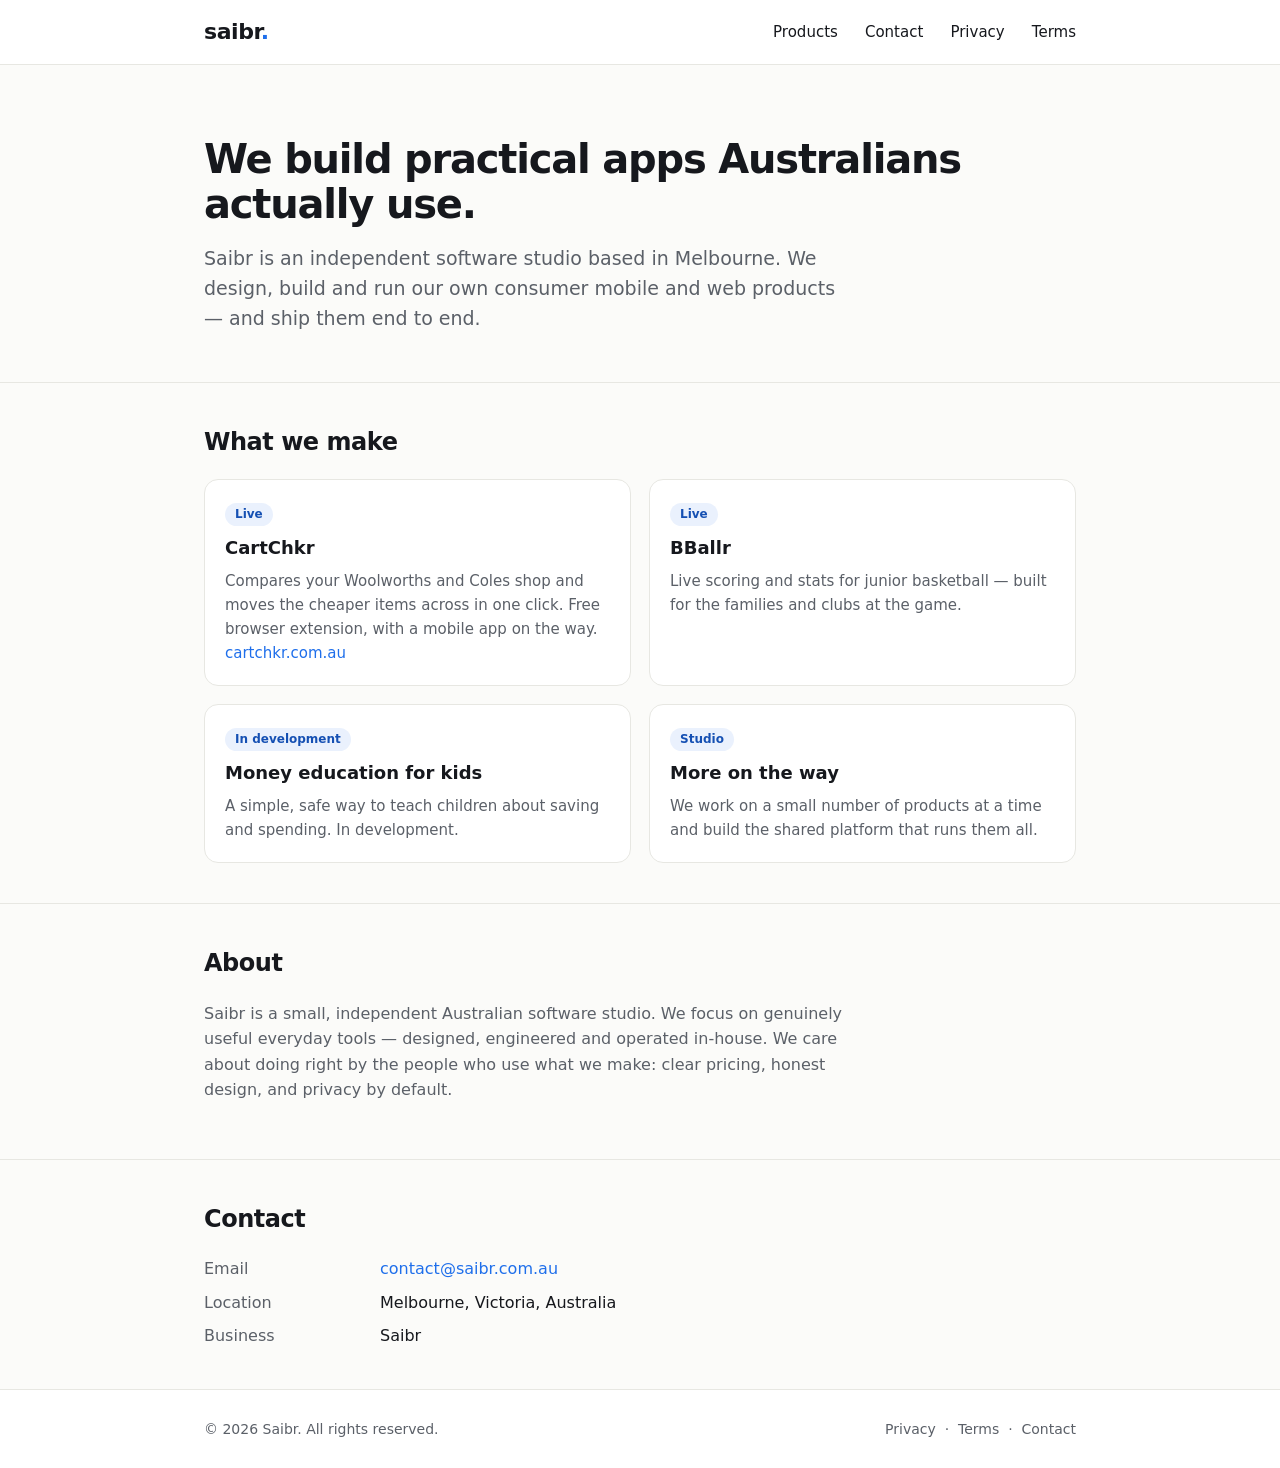
==== index.html @ a5381af0 "Saibr website: landing + privacy + terms (static, Netlify-ready) for business verification" ====
<!doctype html>
<html lang="en-AU">
<head>
<meta charset="utf-8">
<meta name="viewport" content="width=device-width, initial-scale=1">
<title>Saibr — independent software studio</title>
<meta name="description" content="Saibr is an Australian software studio building practical mobile and web apps, including CartChkr and BBallr.">
<link rel="stylesheet" href="/styles.css">
</head>
<body>
<header><div class="wrap nav">
  <div class="brand">saibr<span class="dot">.</span></div>
  <nav class="links">
    <a href="#products">Products</a>
    <a href="#contact">Contact</a>
    <a href="/privacy.html">Privacy</a>
    <a href="/terms.html">Terms</a>
  </nav>
</div></header>

<main>
  <section class="hero"><div class="wrap">
    <h1>We build practical apps Australians actually use.</h1>
    <p class="lead">Saibr is an independent software studio based in Melbourne. We design, build and run our own consumer mobile and web products — and ship them end to end.</p>
  </div></section>

  <section class="sec" id="products"><div class="wrap">
    <h2>What we make</h2>
    <div class="grid">
      <div class="card">
        <span class="tag">Live</span>
        <h3>CartChkr</h3>
        <p>Compares your Woolworths and Coles shop and moves the cheaper items across in one click. Free browser extension, with a mobile app on the way. <a href="https://cartchkr.com.au">cartchkr.com.au</a></p>
      </div>
      <div class="card">
        <span class="tag">Live</span>
        <h3>BBallr</h3>
        <p>Live scoring and stats for junior basketball — built for the families and clubs at the game.</p>
      </div>
      <div class="card">
        <span class="tag">In development</span>
        <h3>Money education for kids</h3>
        <p>A simple, safe way to teach children about saving and spending. In development.</p>
      </div>
      <div class="card">
        <span class="tag">Studio</span>
        <h3>More on the way</h3>
        <p>We work on a small number of products at a time and build the shared platform that runs them all.</p>
      </div>
    </div>
  </div></section>

  <section class="sec" id="about"><div class="wrap">
    <h2>About</h2>
    <p style="color:var(--muted);max-width:680px">Saibr is a small, independent Australian software studio. We focus on genuinely useful everyday tools — designed, engineered and operated in-house. We care about doing right by the people who use what we make: clear pricing, honest design, and privacy by default.</p>
  </div></section>

  <section class="sec contact" id="contact"><div class="wrap">
    <h2>Contact</h2>
    <dl>
      <dt>Email</dt><dd><a href="mailto:contact@saibr.com.au">contact@saibr.com.au</a></dd>
      <dt>Location</dt><dd>Melbourne, Victoria, Australia</dd>
      <dt>Business</dt><dd>Saibr <!-- TODO: add registered entity name + ABN once registered --></dd>
    </dl>
  </div></section>
</main>

<footer><div class="wrap row">
  <div>© 2026 Saibr. All rights reserved.</div>
  <div><a href="/privacy.html">Privacy</a> &nbsp;·&nbsp; <a href="/terms.html">Terms</a> &nbsp;·&nbsp; <a href="#contact">Contact</a></div>
</div></footer>
</body>
</html>
---- styles.css ----
:root{--bg:#fbfbf9;--fg:#16181d;--muted:#5b6068;--line:#e7e7e2;--accent:#1f6feb;--accent-d:#1550b3;--card:#fff}
*{box-sizing:border-box}
html{scroll-behavior:smooth}
body{margin:0;font-family:-apple-system,system-ui,"Segoe UI",Roboto,Helvetica,Arial,sans-serif;color:var(--fg);background:var(--bg);line-height:1.6}
a{color:var(--accent);text-decoration:none}
a:hover{text-decoration:underline}
.wrap{max-width:920px;margin:0 auto;padding:0 24px}
header{border-bottom:1px solid var(--line);background:#fff;position:sticky;top:0;z-index:10}
.nav{display:flex;align-items:center;justify-content:space-between;height:64px}
.brand{font-weight:700;font-size:22px;letter-spacing:-.02em}
.brand .dot{color:var(--accent)}
nav.links a{color:var(--fg);margin-left:22px;font-size:15px}
.hero{padding:72px 0 48px}
.hero h1{font-size:40px;line-height:1.12;letter-spacing:-.03em;margin:0 0 16px}
.hero p.lead{font-size:19px;color:var(--muted);max-width:640px;margin:0}
.sec{padding:40px 0;border-top:1px solid var(--line)}
.sec h2{font-size:24px;letter-spacing:-.02em;margin:0 0 18px}
.grid{display:grid;grid-template-columns:1fr 1fr;gap:18px}
@media(max-width:640px){.grid{grid-template-columns:1fr}.hero h1{font-size:31px}}
.card{background:var(--card);border:1px solid var(--line);border-radius:14px;padding:20px}
.card h3{margin:0 0 6px;font-size:18px}
.card .tag{display:inline-block;font-size:12px;font-weight:600;color:var(--accent-d);background:#eaf1fd;border-radius:999px;padding:2px 10px;margin-bottom:8px}
.card p{margin:0;color:var(--muted);font-size:15px}
.contact dl{display:grid;grid-template-columns:120px 1fr;gap:8px 16px;margin:0}
.contact dt{color:var(--muted)}
footer{border-top:1px solid var(--line);background:#fff;padding:28px 0;color:var(--muted);font-size:14px}
footer .row{display:flex;justify-content:space-between;flex-wrap:wrap;gap:10px}
footer a{color:var(--muted)}
.legal{padding:48px 0 64px}
.legal h1{font-size:30px;letter-spacing:-.02em}
.legal h2{font-size:19px;margin-top:30px}
.legal p,.legal li{color:#2a2d33;font-size:15.5px}
.legal .updated{color:var(--muted);font-size:14px}
.note{background:#fff8e6;border:1px solid #f3e2ad;border-radius:10px;padding:12px 14px;font-size:14px;color:#6b5a1e}
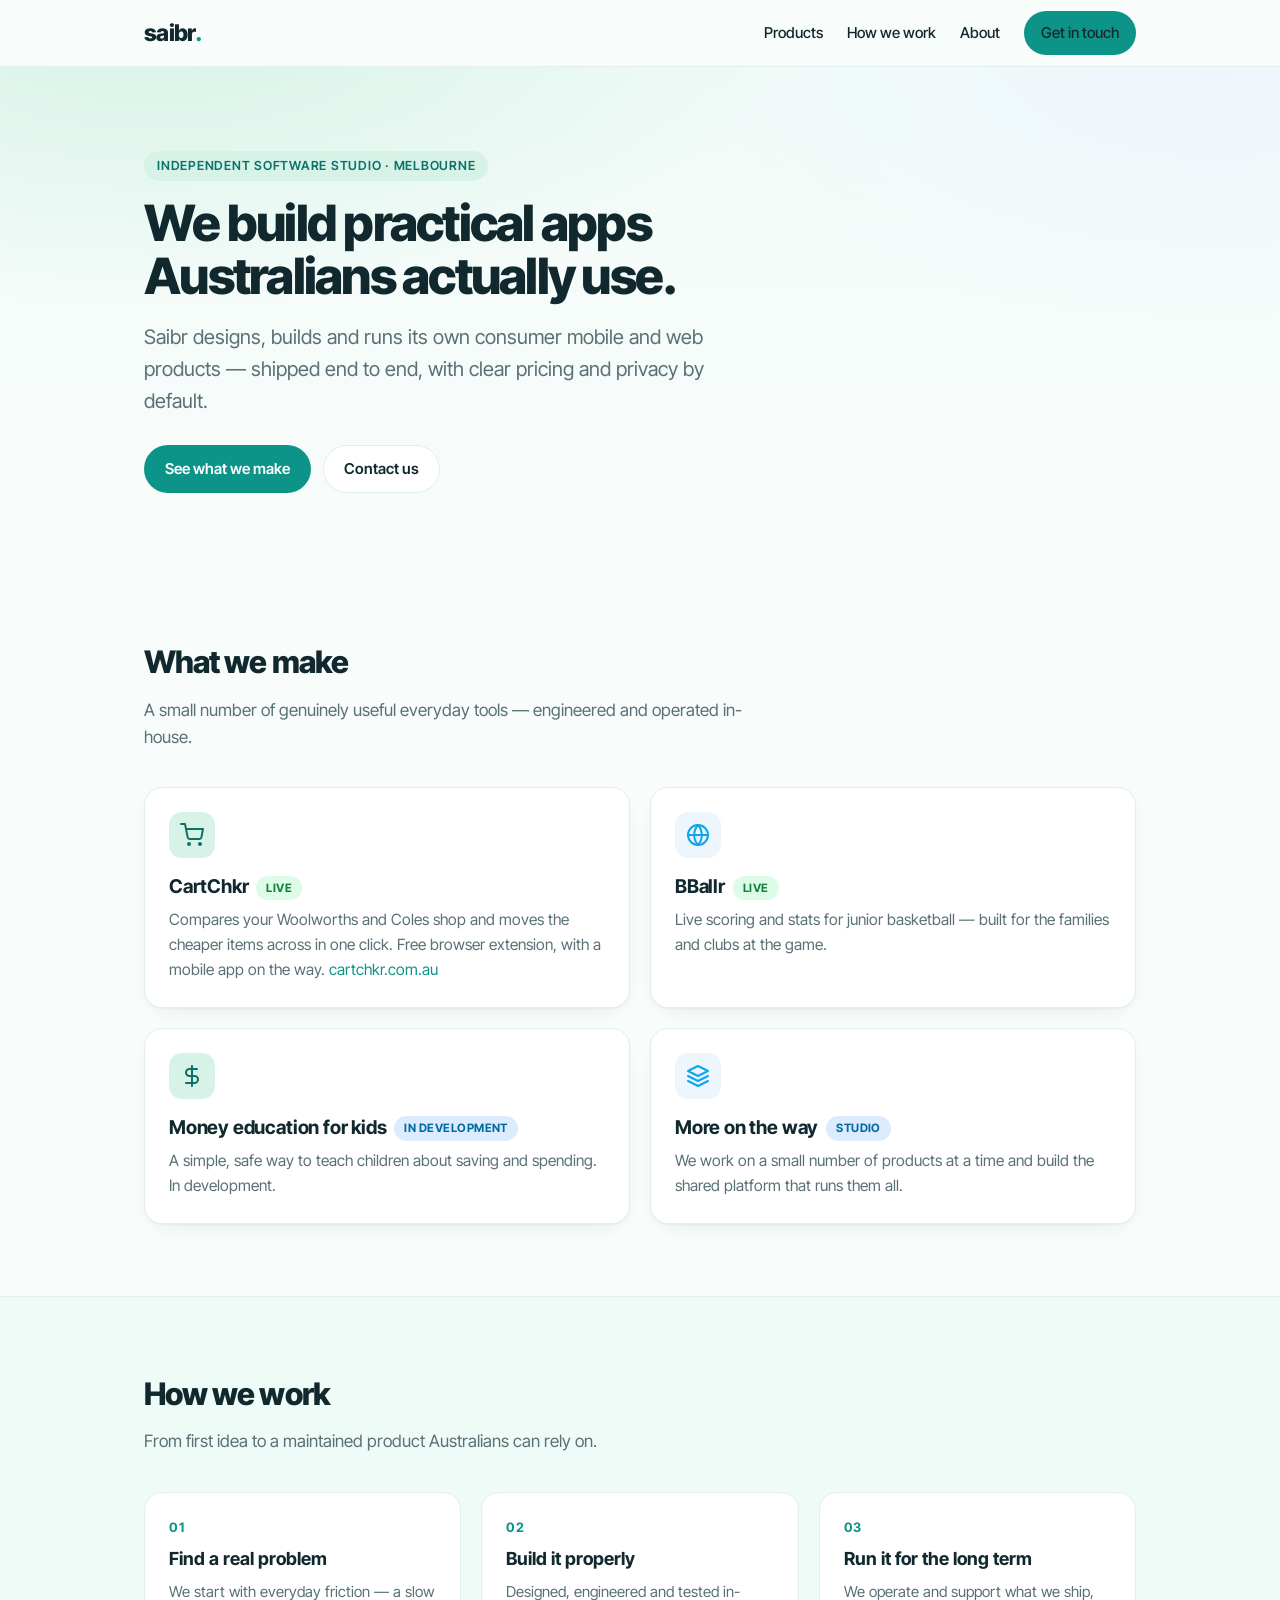
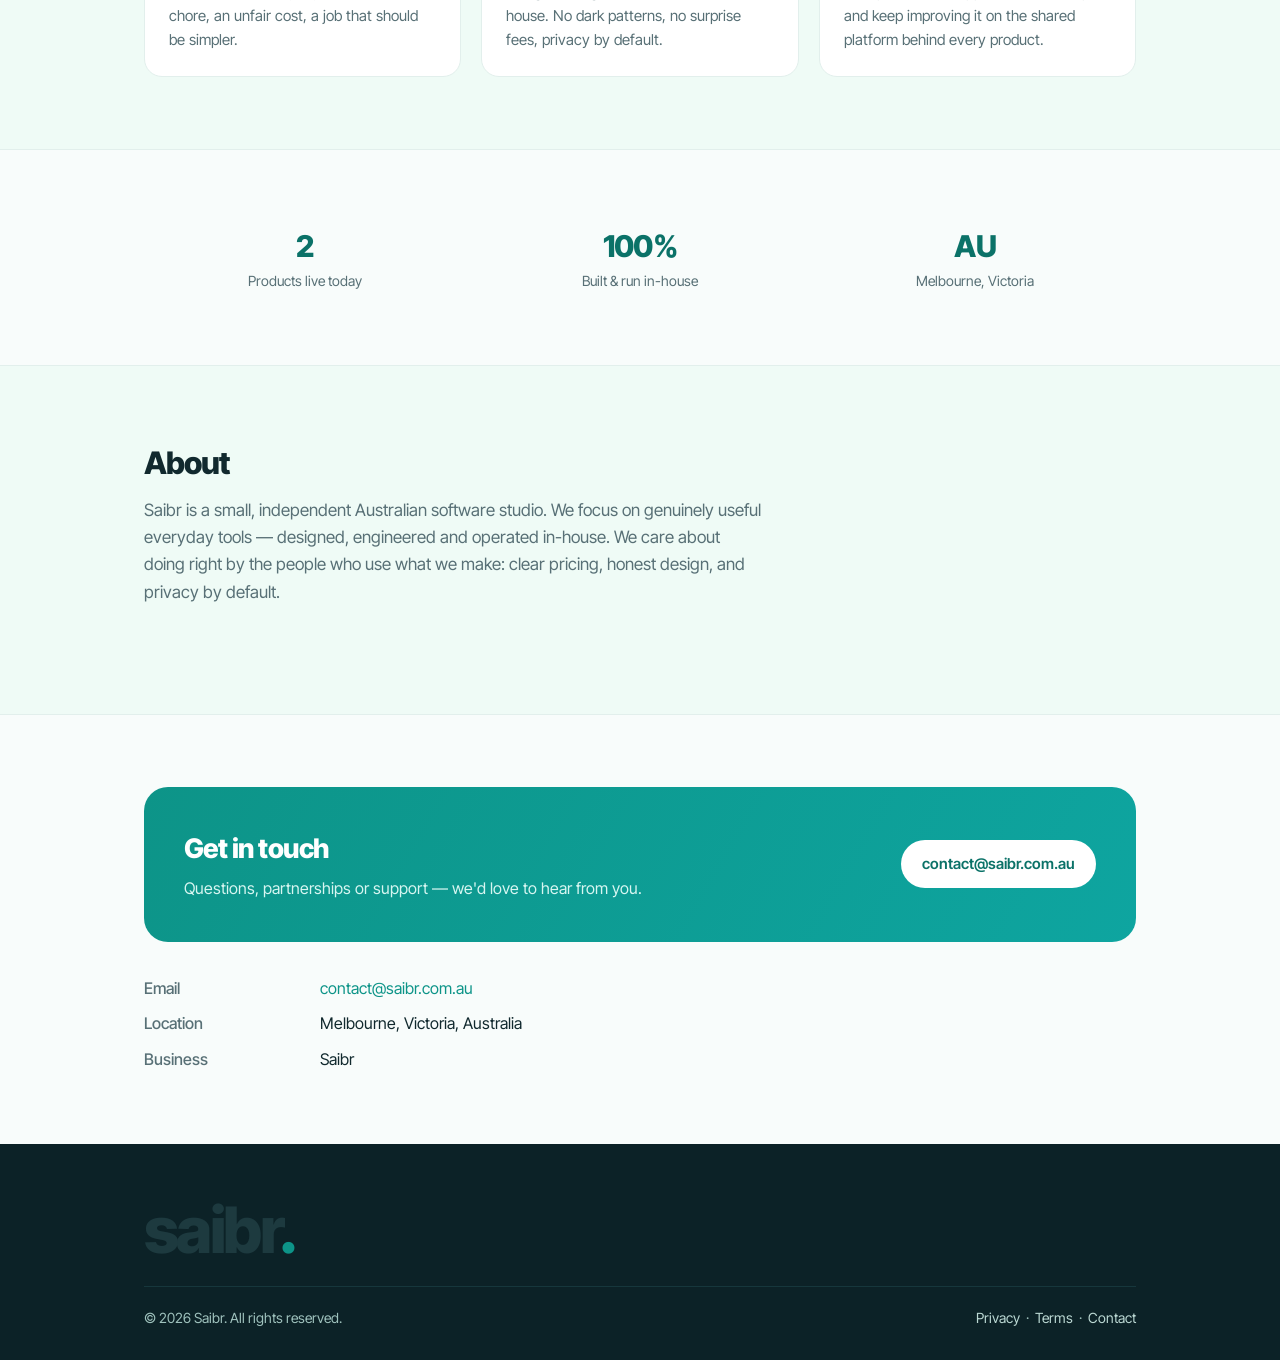
==== commit 7de4f4de: "site: redesign with pale teal/green palette, distinct sections, hero + steps + footer wordmark" ====
--- a/index.html
+++ b/index.html
@@ -5,6 +5,9 @@
 <meta name="viewport" content="width=device-width, initial-scale=1">
 <title>Saibr — independent software studio</title>
 <meta name="description" content="Saibr is an Australian software studio building practical mobile and web apps, including CartChkr and BBallr.">
+<link rel="preconnect" href="https://fonts.googleapis.com">
+<link rel="preconnect" href="https://fonts.gstatic.com" crossorigin>
+<link href="https://fonts.googleapis.com/css2?family=Inter+Tight:wght@400;500;600;700;800&display=swap" rel="stylesheet">
 <link rel="stylesheet" href="/styles.css">
 </head>
 <body>
@@ -12,62 +15,121 @@
   <div class="brand">saibr<span class="dot">.</span></div>
   <nav class="links">
     <a href="#products">Products</a>
-    <a href="#contact">Contact</a>
-    <a href="/privacy.html">Privacy</a>
-    <a href="/terms.html">Terms</a>
+    <a href="#work">How we work</a>
+    <a href="#about">About</a>
+    <a href="#contact" class="btn btn-primary btn-sm">Get in touch</a>
   </nav>
 </div></header>
 
 <main>
+  <!-- HERO -->
   <section class="hero"><div class="wrap">
+    <span class="eyebrow">Independent software studio · Melbourne</span>
     <h1>We build practical apps Australians actually use.</h1>
-    <p class="lead">Saibr is an independent software studio based in Melbourne. We design, build and run our own consumer mobile and web products — and ship them end to end.</p>
+    <p class="lead">Saibr designs, builds and runs its own consumer mobile and web products — shipped end to end, with clear pricing and privacy by default.</p>
+    <div class="cta">
+      <a href="#products" class="btn btn-primary">See what we make</a>
+      <a href="#contact" class="btn btn-ghost">Contact us</a>
+    </div>
   </div></section>
 
+  <!-- PRODUCTS -->
   <section class="sec" id="products"><div class="wrap">
-    <h2>What we make</h2>
+    <div class="head">
+      <h2>What we make</h2>
+      <p>A small number of genuinely useful everyday tools — engineered and operated in-house.</p>
+    </div>
     <div class="grid">
       <div class="card">
-        <span class="tag">Live</span>
-        <h3>CartChkr</h3>
+        <div class="ico"><svg viewBox="0 0 24 24" fill="none" stroke="currentColor" stroke-linecap="round" stroke-linejoin="round"><circle cx="9" cy="21" r="1"/><circle cx="20" cy="21" r="1"/><path d="M1 1h4l2.7 13.4a2 2 0 0 0 2 1.6h9.7a2 2 0 0 0 2-1.6L23 6H6"/></svg></div>
+        <h3>CartChkr<span class="pill live">Live</span></h3>
         <p>Compares your Woolworths and Coles shop and moves the cheaper items across in one click. Free browser extension, with a mobile app on the way. <a href="https://cartchkr.com.au">cartchkr.com.au</a></p>
       </div>
       <div class="card">
-        <span class="tag">Live</span>
-        <h3>BBallr</h3>
+        <div class="ico sky"><svg viewBox="0 0 24 24" fill="none" stroke="currentColor" stroke-linecap="round" stroke-linejoin="round"><circle cx="12" cy="12" r="10"/><path d="M12 2a15 15 0 0 1 0 20M12 2a15 15 0 0 0 0 20M2 12h20"/></svg></div>
+        <h3>BBallr<span class="pill live">Live</span></h3>
         <p>Live scoring and stats for junior basketball — built for the families and clubs at the game.</p>
       </div>
       <div class="card">
-        <span class="tag">In development</span>
-        <h3>Money education for kids</h3>
+        <div class="ico"><svg viewBox="0 0 24 24" fill="none" stroke="currentColor" stroke-linecap="round" stroke-linejoin="round"><path d="M12 2v20M17 5H9.5a3.5 3.5 0 0 0 0 7h5a3.5 3.5 0 0 1 0 7H6"/></svg></div>
+        <h3>Money education for kids<span class="pill soon">In development</span></h3>
         <p>A simple, safe way to teach children about saving and spending. In development.</p>
       </div>
       <div class="card">
-        <span class="tag">Studio</span>
-        <h3>More on the way</h3>
+        <div class="ico sky"><svg viewBox="0 0 24 24" fill="none" stroke="currentColor" stroke-linecap="round" stroke-linejoin="round"><path d="M12 2L2 7l10 5 10-5-10-5zM2 17l10 5 10-5M2 12l10 5 10-5"/></svg></div>
+        <h3>More on the way<span class="pill soon">Studio</span></h3>
         <p>We work on a small number of products at a time and build the shared platform that runs them all.</p>
       </div>
     </div>
   </div></section>
 
-  <section class="sec" id="about"><div class="wrap">
-    <h2>About</h2>
-    <p style="color:var(--muted);max-width:680px">Saibr is a small, independent Australian software studio. We focus on genuinely useful everyday tools — designed, engineered and operated in-house. We care about doing right by the people who use what we make: clear pricing, honest design, and privacy by default.</p>
+  <!-- HOW WE WORK -->
+  <section class="sec tint-mint" id="work"><div class="wrap">
+    <div class="head">
+      <h2>How we work</h2>
+      <p>From first idea to a maintained product Australians can rely on.</p>
+    </div>
+    <div class="steps">
+      <div class="step">
+        <div class="n">01</div>
+        <h3>Find a real problem</h3>
+        <p>We start with everyday friction — a slow chore, an unfair cost, a job that should be simpler.</p>
+      </div>
+      <div class="step">
+        <div class="n">02</div>
+        <h3>Build it properly</h3>
+        <p>Designed, engineered and tested in-house. No dark patterns, no surprise fees, privacy by default.</p>
+      </div>
+      <div class="step">
+        <div class="n">03</div>
+        <h3>Run it for the long term</h3>
+        <p>We operate and support what we ship, and keep improving it on the shared platform behind every product.</p>
+      </div>
+    </div>
   </div></section>
 
+  <!-- STATS -->
+  <section class="sec"><div class="wrap">
+    <div class="stats">
+      <div class="stat"><div class="big">2</div><div class="lbl">Products live today</div></div>
+      <div class="stat"><div class="big">100%</div><div class="lbl">Built &amp; run in-house</div></div>
+      <div class="stat"><div class="big">AU</div><div class="lbl">Melbourne, Victoria</div></div>
+    </div>
+  </div></section>
+
+  <!-- ABOUT -->
+  <section class="sec tint-mint" id="about"><div class="wrap">
+    <div class="head">
+      <h2>About</h2>
+      <p>Saibr is a small, independent Australian software studio. We focus on genuinely useful everyday tools — designed, engineered and operated in-house. We care about doing right by the people who use what we make: clear pricing, honest design, and privacy by default.</p>
+    </div>
+  </div></section>
+
+  <!-- CONTACT -->
   <section class="sec contact" id="contact"><div class="wrap">
-    <h2>Contact</h2>
-    <dl>
-      <dt>Email</dt><dd><a href="mailto:contact@saibr.com.au">contact@saibr.com.au</a></dd>
-      <dt>Location</dt><dd>Melbourne, Victoria, Australia</dd>
-      <dt>Business</dt><dd>Saibr <!-- TODO: add registered entity name + ABN once registered --></dd>
-    </dl>
+    <div class="band">
+      <div>
+        <h2>Get in touch</h2>
+        <p>Questions, partnerships or support — we'd love to hear from you.</p>
+      </div>
+      <a href="mailto:contact@saibr.com.au" class="btn btn-primary">contact@saibr.com.au</a>
+    </div>
+    <div style="margin-top:34px">
+      <dl>
+        <dt>Email</dt><dd><a href="mailto:contact@saibr.com.au">contact@saibr.com.au</a></dd>
+        <dt>Location</dt><dd>Melbourne, Victoria, Australia</dd>
+        <dt>Business</dt><dd>Saibr <!-- TODO: add registered entity name + ABN once registered --></dd>
+      </dl>
+    </div>
   </div></section>
 </main>
 
-<footer><div class="wrap row">
-  <div>© 2026 Saibr. All rights reserved.</div>
-  <div><a href="/privacy.html">Privacy</a> &nbsp;·&nbsp; <a href="/terms.html">Terms</a> &nbsp;·&nbsp; <a href="#contact">Contact</a></div>
+<footer><div class="wrap">
+  <div class="word">saibr<span class="dot">.</span></div>
+  <div class="row">
+    <div>© 2026 Saibr. All rights reserved.</div>
+    <div><a href="/privacy.html">Privacy</a> &nbsp;·&nbsp; <a href="/terms.html">Terms</a> &nbsp;·&nbsp; <a href="#contact">Contact</a></div>
+  </div>
 </div></footer>
 </body>
 </html>
--- a/styles.css
+++ b/styles.css
@@ -1,34 +1,101 @@
-:root{--bg:#fbfbf9;--fg:#16181d;--muted:#5b6068;--line:#e7e7e2;--accent:#1f6feb;--accent-d:#1550b3;--card:#fff}
+:root{
+  --ink:#11292e; --muted:#587076; --bg:#f8fcfb; --line:#e2efec; --card:#ffffff;
+  --teal:#0d9488; --teal-d:#0b7268; --sky:#0ea5e9;
+  --mint-50:#effbf6; --mint-100:#d7f3e7; --sky-50:#eef6fd; --sky-100:#dcebfd;
+  --shadow:0 1px 2px rgba(16,40,44,.04), 0 8px 24px -12px rgba(16,40,44,.12);
+  --radius:18px;
+}
 *{box-sizing:border-box}
 html{scroll-behavior:smooth}
-body{margin:0;font-family:-apple-system,system-ui,"Segoe UI",Roboto,Helvetica,Arial,sans-serif;color:var(--fg);background:var(--bg);line-height:1.6}
-a{color:var(--accent);text-decoration:none}
-a:hover{text-decoration:underline}
-.wrap{max-width:920px;margin:0 auto;padding:0 24px}
-header{border-bottom:1px solid var(--line);background:#fff;position:sticky;top:0;z-index:10}
-.nav{display:flex;align-items:center;justify-content:space-between;height:64px}
-.brand{font-weight:700;font-size:22px;letter-spacing:-.02em}
-.brand .dot{color:var(--accent)}
-nav.links a{color:var(--fg);margin-left:22px;font-size:15px}
-.hero{padding:72px 0 48px}
-.hero h1{font-size:40px;line-height:1.12;letter-spacing:-.03em;margin:0 0 16px}
-.hero p.lead{font-size:19px;color:var(--muted);max-width:640px;margin:0}
-.sec{padding:40px 0;border-top:1px solid var(--line)}
-.sec h2{font-size:24px;letter-spacing:-.02em;margin:0 0 18px}
-.grid{display:grid;grid-template-columns:1fr 1fr;gap:18px}
-@media(max-width:640px){.grid{grid-template-columns:1fr}.hero h1{font-size:31px}}
-.card{background:var(--card);border:1px solid var(--line);border-radius:14px;padding:20px}
-.card h3{margin:0 0 6px;font-size:18px}
-.card .tag{display:inline-block;font-size:12px;font-weight:600;color:var(--accent-d);background:#eaf1fd;border-radius:999px;padding:2px 10px;margin-bottom:8px}
-.card p{margin:0;color:var(--muted);font-size:15px}
-.contact dl{display:grid;grid-template-columns:120px 1fr;gap:8px 16px;margin:0}
-.contact dt{color:var(--muted)}
-footer{border-top:1px solid var(--line);background:#fff;padding:28px 0;color:var(--muted);font-size:14px}
-footer .row{display:flex;justify-content:space-between;flex-wrap:wrap;gap:10px}
-footer a{color:var(--muted)}
-.legal{padding:48px 0 64px}
-.legal h1{font-size:30px;letter-spacing:-.02em}
+body{margin:0;font-family:"Inter Tight",-apple-system,system-ui,"Segoe UI",Roboto,sans-serif;
+  color:var(--ink);background:var(--bg);line-height:1.6;-webkit-font-smoothing:antialiased}
+a{color:var(--teal);text-decoration:none}
+a:hover{color:var(--teal-d)}
+.wrap{max-width:1040px;margin:0 auto;padding:0 24px}
+.eyebrow{display:inline-block;font-size:12.5px;font-weight:600;letter-spacing:.06em;text-transform:uppercase;
+  color:var(--teal-d);background:var(--mint-100);border-radius:999px;padding:5px 13px;margin-bottom:16px}
+
+/* header */
+header{position:sticky;top:0;z-index:20;background:rgba(248,252,251,.82);backdrop-filter:blur(10px);border-bottom:1px solid var(--line)}
+.nav{display:flex;align-items:center;justify-content:space-between;height:66px}
+.brand{font-weight:800;font-size:23px;letter-spacing:-.03em;color:var(--ink)}
+.brand .dot{color:var(--teal)}
+nav.links{display:flex;align-items:center;gap:24px}
+nav.links a{color:var(--ink);font-size:15px;font-weight:500}
+nav.links a:hover{color:var(--teal)}
+.btn{display:inline-block;font-weight:600;font-size:15px;border-radius:999px;padding:11px 20px;border:1px solid transparent;cursor:pointer;transition:.15s}
+.btn-primary{background:var(--teal);color:#fff}
+.btn-primary:hover{background:var(--teal-d);color:#fff}
+.btn-ghost{background:#fff;border-color:var(--line);color:var(--ink)}
+.btn-ghost:hover{border-color:var(--teal);color:var(--teal)}
+.btn-sm{padding:9px 16px;font-size:14px}
+
+/* hero */
+.hero{position:relative;overflow:hidden;background:
+  radial-gradient(1100px 460px at 12% -8%, var(--mint-100), transparent 60%),
+  radial-gradient(1000px 460px at 95% 0%, var(--sky-50), transparent 55%),
+  linear-gradient(180deg,#f2fbf8,#f8fcfb)}
+.hero .wrap{padding:84px 24px 72px}
+.hero h1{font-size:50px;line-height:1.06;letter-spacing:-.035em;margin:0 0 18px;max-width:760px;font-weight:800}
+.hero p.lead{font-size:20px;color:var(--muted);max-width:600px;margin:0 0 28px}
+.hero .cta{display:flex;gap:12px;flex-wrap:wrap}
+@media(max-width:680px){.hero h1{font-size:34px}.hero .wrap{padding:56px 24px 48px}}
+
+/* sections */
+.sec{padding:72px 0}
+.sec.tint-mint{background:var(--mint-50);border-top:1px solid var(--line);border-bottom:1px solid var(--line)}
+.sec .head{max-width:620px;margin-bottom:36px}
+.sec h2{font-size:31px;letter-spacing:-.03em;margin:0 0 10px;font-weight:800}
+.sec .head p{color:var(--muted);margin:0;font-size:17px}
+
+/* product/value grid */
+.grid{display:grid;grid-template-columns:1fr 1fr;gap:20px}
+@media(max-width:720px){.grid{grid-template-columns:1fr}.hero h1{}}
+.card{background:var(--card);border:1px solid var(--line);border-radius:var(--radius);padding:24px;box-shadow:var(--shadow)}
+.card .ico{width:46px;height:46px;border-radius:13px;display:flex;align-items:center;justify-content:center;margin-bottom:14px;background:var(--mint-100);color:var(--teal-d)}
+.card .ico.sky{background:var(--sky-50);color:var(--sky)}
+.card .ico svg{width:24px;height:24px;stroke-width:2}
+.card h3{margin:0 0 6px;font-size:19px;letter-spacing:-.01em}
+.card p{margin:0;color:var(--muted);font-size:15.5px}
+.pill{display:inline-block;font-size:11.5px;font-weight:700;letter-spacing:.04em;text-transform:uppercase;border-radius:999px;padding:3px 10px;margin-left:8px;vertical-align:middle}
+.pill.live{background:#dcfce7;color:#15803d}
+.pill.soon{background:var(--sky-100);color:#0369a1}
+
+/* steps */
+.steps{display:grid;grid-template-columns:repeat(3,1fr);gap:20px}
+@media(max-width:720px){.steps{grid-template-columns:1fr}}
+.step{background:#fff;border:1px solid var(--line);border-radius:var(--radius);padding:24px}
+.step .n{font-size:13px;font-weight:700;color:var(--teal);letter-spacing:.05em}
+.step h3{margin:8px 0 6px;font-size:18px}
+.step p{margin:0;color:var(--muted);font-size:15px}
+
+/* stats strip */
+.stats{display:grid;grid-template-columns:repeat(3,1fr);gap:14px;text-align:center}
+@media(max-width:680px){.stats{grid-template-columns:1fr}}
+.stat .big{font-size:30px;font-weight:800;letter-spacing:-.02em;color:var(--teal-d)}
+.stat .lbl{color:var(--muted);font-size:14px}
+
+/* contact card / cta band */
+.band{background:linear-gradient(120deg,var(--teal),#0ea5a0);border-radius:24px;padding:40px;color:#fff;
+  display:flex;align-items:center;justify-content:space-between;gap:24px;flex-wrap:wrap}
+.band h2{color:#fff;margin:0 0 6px;font-size:27px;letter-spacing:-.02em}
+.band p{color:#d7f6f1;margin:0}
+.band .btn-primary{background:#fff;color:var(--teal-d)}
+.band .btn-primary:hover{background:#eafaf6}
+.contact dl{display:grid;grid-template-columns:120px 1fr;gap:10px 16px;margin:0}
+.contact dt{color:var(--muted);font-weight:500}
+
+/* footer */
+footer{background:#0c2227;color:#9fc2bd;padding:54px 0 30px;margin-top:0}
+footer .word{font-size:64px;font-weight:800;letter-spacing:-.04em;color:#1d3a3f;line-height:1;margin-bottom:24px}
+footer .word .dot{color:var(--teal)}
+footer .row{display:flex;justify-content:space-between;flex-wrap:wrap;gap:12px;font-size:14px;border-top:1px solid #16373c;padding-top:20px}
+footer a{color:#bcd9d4}
+footer a:hover{color:#fff}
+
+/* legal pages */
+.legal{padding:56px 0 72px;background:#fff}
+.legal h1{font-size:34px;letter-spacing:-.03em;font-weight:800}
 .legal h2{font-size:19px;margin-top:30px}
-.legal p,.legal li{color:#2a2d33;font-size:15.5px}
+.legal p,.legal li{color:#27393d;font-size:15.5px}
 .legal .updated{color:var(--muted);font-size:14px}
-.note{background:#fff8e6;border:1px solid #f3e2ad;border-radius:10px;padding:12px 14px;font-size:14px;color:#6b5a1e}
